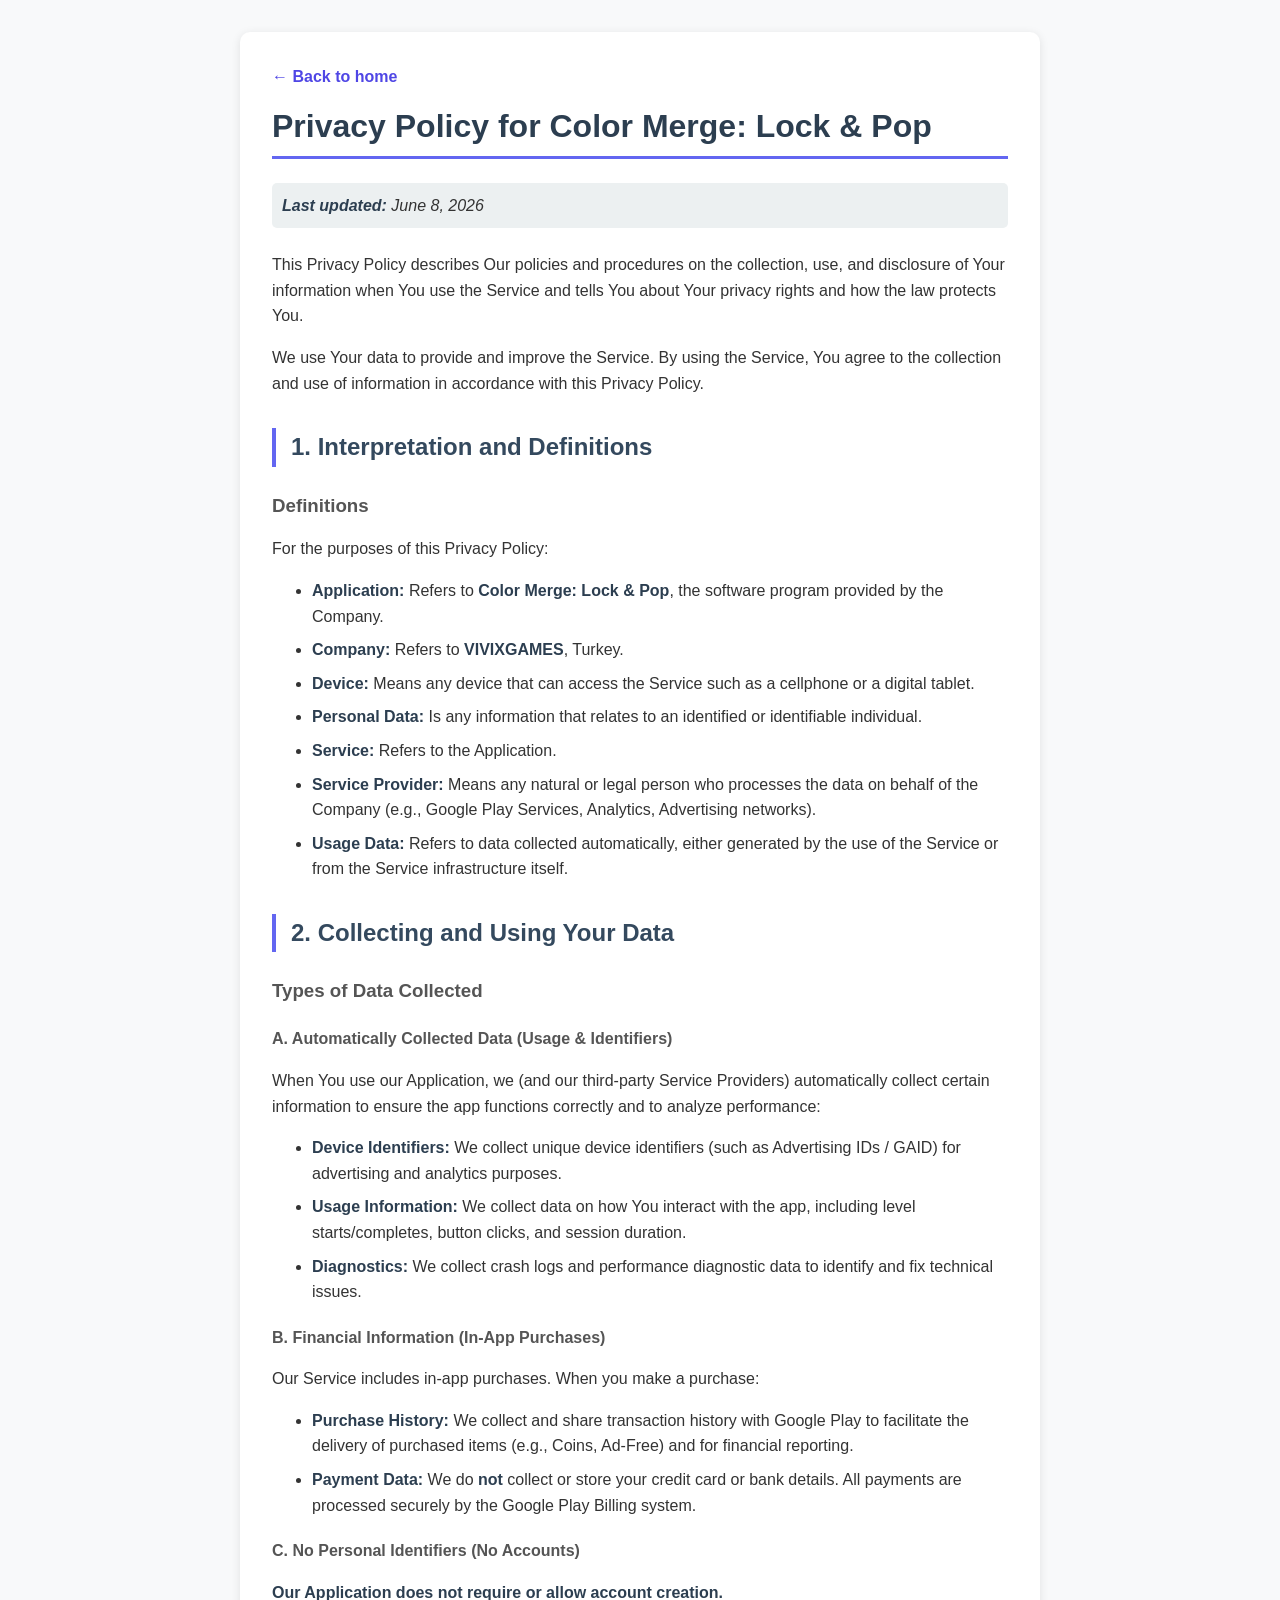
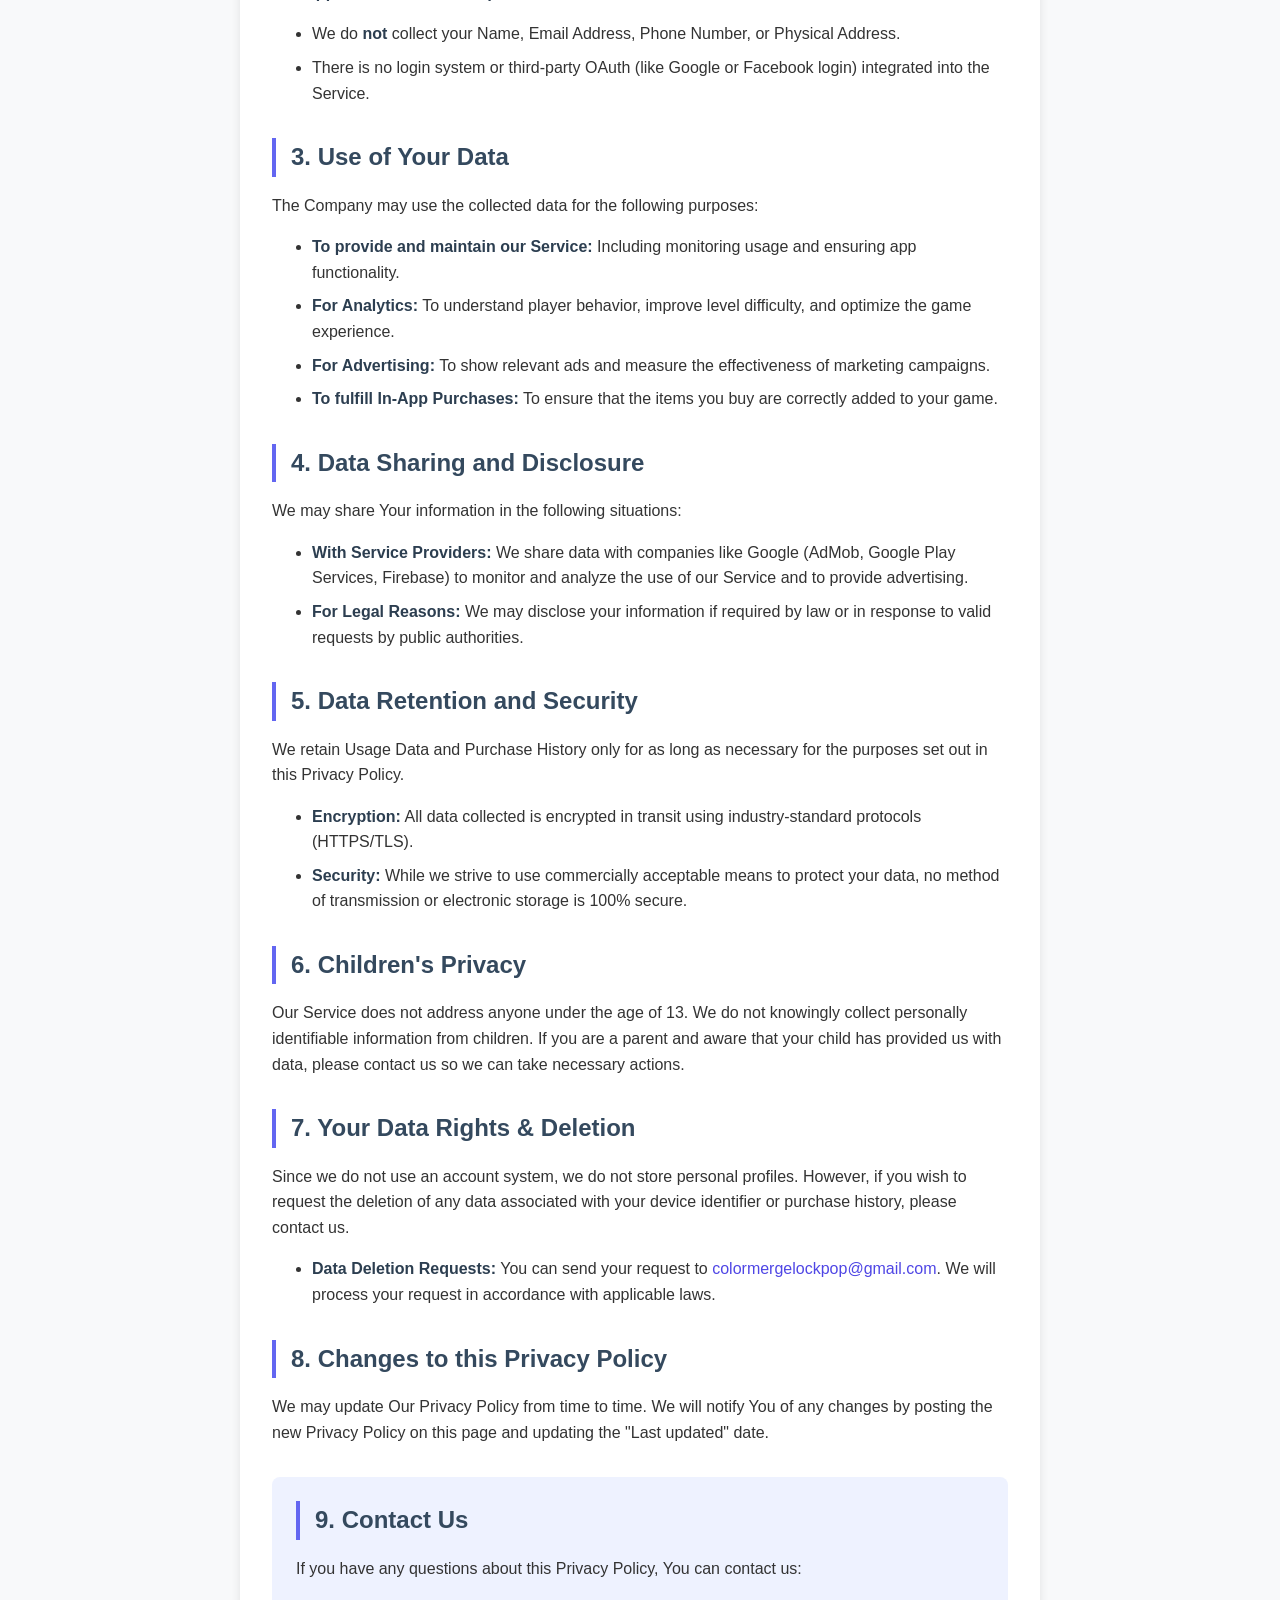
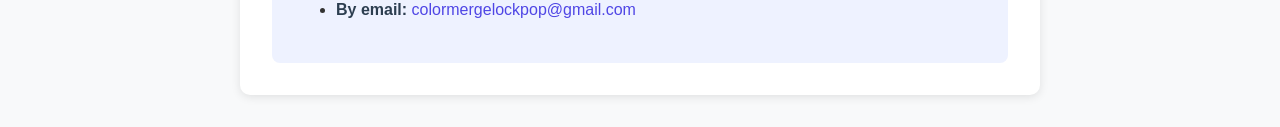
==== ppcolormerge.html @ 6e62fbad "Privacy" ====
<!DOCTYPE html>
<html lang="en">
<head>
  <meta charset="UTF-8">
  <meta name="viewport" content="width=device-width, initial-scale=1.0">
  <meta name="description" content="Privacy Policy for Color Merge: Lock & Pop">
  <title>Privacy Policy - Color Merge: Lock &amp; Pop</title>
  <style>
    * {
      box-sizing: border-box;
    }

    body {
      margin: 0;
      padding: 2rem 1rem;
      background-color: #f8f9fa;
      color: #333;
      font-family: "Segoe UI", Tahoma, Geneva, Verdana, sans-serif;
      line-height: 1.6;
    }

    .container {
      width: 100%;
      max-width: 800px;
      margin: 0 auto;
      padding: 2rem;
      background: #fff;
      border-radius: 10px;
      box-shadow: 0 2px 10px rgba(0, 0, 0, 0.1);
    }

    h1 {
      margin-top: 0;
      margin-bottom: 1.5rem;
      padding-bottom: 10px;
      border-bottom: 3px solid #6366f1;
      color: #2c3e50;
      line-height: 1.25;
    }

    h2 {
      margin-top: 2rem;
      margin-bottom: 1rem;
      padding-left: 15px;
      border-left: 4px solid #6366f1;
      color: #34495e;
    }

    h3 {
      margin-top: 1.5rem;
      margin-bottom: 0.8rem;
      color: #555;
    }

    h4 {
      margin-top: 1.25rem;
      margin-bottom: 0.75rem;
      color: #555;
    }

    p,
    ul {
      margin-bottom: 1rem;
    }

    li {
      margin-bottom: 0.5rem;
    }

    strong {
      color: #2c3e50;
    }

    a {
      color: #4f46e5;
      text-decoration: none;
    }

    a:hover {
      text-decoration: underline;
    }

    .last-updated {
      margin-bottom: 1.5rem;
      padding: 10px;
      background-color: #ecf0f1;
      border-radius: 5px;
      font-style: italic;
    }

    .contact-info {
      margin-top: 2rem;
      padding: 1.5rem;
      background-color: #eef2ff;
      border-radius: 8px;
    }

    .contact-info h2 {
      margin-top: 0;
    }

    .back-link {
      display: inline-block;
      margin-bottom: 1rem;
      font-weight: 600;
    }

    @media (max-width: 600px) {
      body {
        padding: 1rem 0.75rem;
      }

      .container {
        padding: 1.25rem;
      }

      h1 {
        font-size: 1.75rem;
      }
    }
  </style>
</head>
<body>
  <main class="container">
    <a class="back-link" href="index.html">&larr; Back to home</a>

    <h1>Privacy Policy for Color Merge: Lock &amp; Pop</h1>

    <div class="last-updated">
      <strong>Last updated:</strong> June 8, 2026
    </div>

    <p>This Privacy Policy describes Our policies and procedures on the collection, use, and disclosure of Your information when You use the Service and tells You about Your privacy rights and how the law protects You.</p>

    <p>We use Your data to provide and improve the Service. By using the Service, You agree to the collection and use of information in accordance with this Privacy Policy.</p>

    <h2>1. Interpretation and Definitions</h2>

    <h3>Definitions</h3>
    <p>For the purposes of this Privacy Policy:</p>
    <ul>
      <li><strong>Application:</strong> Refers to <strong>Color Merge: Lock &amp; Pop</strong>, the software program provided by the Company.</li>
      <li><strong>Company:</strong> Refers to <strong>VIVIXGAMES</strong>, Turkey.</li>
      <li><strong>Device:</strong> Means any device that can access the Service such as a cellphone or a digital tablet.</li>
      <li><strong>Personal Data:</strong> Is any information that relates to an identified or identifiable individual.</li>
      <li><strong>Service:</strong> Refers to the Application.</li>
      <li><strong>Service Provider:</strong> Means any natural or legal person who processes the data on behalf of the Company (e.g., Google Play Services, Analytics, Advertising networks).</li>
      <li><strong>Usage Data:</strong> Refers to data collected automatically, either generated by the use of the Service or from the Service infrastructure itself.</li>
    </ul>

    <h2>2. Collecting and Using Your Data</h2>

    <h3>Types of Data Collected</h3>

    <h4>A. Automatically Collected Data (Usage &amp; Identifiers)</h4>
    <p>When You use our Application, we (and our third-party Service Providers) automatically collect certain information to ensure the app functions correctly and to analyze performance:</p>
    <ul>
      <li><strong>Device Identifiers:</strong> We collect unique device identifiers (such as Advertising IDs / GAID) for advertising and analytics purposes.</li>
      <li><strong>Usage Information:</strong> We collect data on how You interact with the app, including level starts/completes, button clicks, and session duration.</li>
      <li><strong>Diagnostics:</strong> We collect crash logs and performance diagnostic data to identify and fix technical issues.</li>
    </ul>

    <h4>B. Financial Information (In-App Purchases)</h4>
    <p>Our Service includes in-app purchases. When you make a purchase:</p>
    <ul>
      <li><strong>Purchase History:</strong> We collect and share transaction history with Google Play to facilitate the delivery of purchased items (e.g., Coins, Ad-Free) and for financial reporting.</li>
      <li><strong>Payment Data:</strong> We do <strong>not</strong> collect or store your credit card or bank details. All payments are processed securely by the Google Play Billing system.</li>
    </ul>

    <h4>C. No Personal Identifiers (No Accounts)</h4>
    <p><strong>Our Application does not require or allow account creation.</strong></p>
    <ul>
      <li>We do <strong>not</strong> collect your Name, Email Address, Phone Number, or Physical Address.</li>
      <li>There is no login system or third-party OAuth (like Google or Facebook login) integrated into the Service.</li>
    </ul>

    <h2>3. Use of Your Data</h2>
    <p>The Company may use the collected data for the following purposes:</p>
    <ul>
      <li><strong>To provide and maintain our Service:</strong> Including monitoring usage and ensuring app functionality.</li>
      <li><strong>For Analytics:</strong> To understand player behavior, improve level difficulty, and optimize the game experience.</li>
      <li><strong>For Advertising:</strong> To show relevant ads and measure the effectiveness of marketing campaigns.</li>
      <li><strong>To fulfill In-App Purchases:</strong> To ensure that the items you buy are correctly added to your game.</li>
    </ul>

    <h2>4. Data Sharing and Disclosure</h2>
    <p>We may share Your information in the following situations:</p>
    <ul>
      <li><strong>With Service Providers:</strong> We share data with companies like Google (AdMob, Google Play Services, Firebase) to monitor and analyze the use of our Service and to provide advertising.</li>
      <li><strong>For Legal Reasons:</strong> We may disclose your information if required by law or in response to valid requests by public authorities.</li>
    </ul>

    <h2>5. Data Retention and Security</h2>
    <p>We retain Usage Data and Purchase History only for as long as necessary for the purposes set out in this Privacy Policy.</p>
    <ul>
      <li><strong>Encryption:</strong> All data collected is encrypted in transit using industry-standard protocols (HTTPS/TLS).</li>
      <li><strong>Security:</strong> While we strive to use commercially acceptable means to protect your data, no method of transmission or electronic storage is 100% secure.</li>
    </ul>

    <h2>6. Children's Privacy</h2>
    <p>Our Service does not address anyone under the age of 13. We do not knowingly collect personally identifiable information from children. If you are a parent and aware that your child has provided us with data, please contact us so we can take necessary actions.</p>

    <h2>7. Your Data Rights &amp; Deletion</h2>
    <p>Since we do not use an account system, we do not store personal profiles. However, if you wish to request the deletion of any data associated with your device identifier or purchase history, please contact us.</p>
    <ul>
      <li><strong>Data Deletion Requests:</strong> You can send your request to <a href="mailto:colormergelockpop@gmail.com">colormergelockpop@gmail.com</a>. We will process your request in accordance with applicable laws.</li>
    </ul>

    <h2>8. Changes to this Privacy Policy</h2>
    <p>We may update Our Privacy Policy from time to time. We will notify You of any changes by posting the new Privacy Policy on this page and updating the "Last updated" date.</p>

    <section class="contact-info">
      <h2>9. Contact Us</h2>
      <p>If you have any questions about this Privacy Policy, You can contact us:</p>
      <ul>
        <li><strong>By email:</strong> <a href="mailto:colormergelockpop@gmail.com">colormergelockpop@gmail.com</a></li>
      </ul>
    </section>
  </main>
</body>
</html>
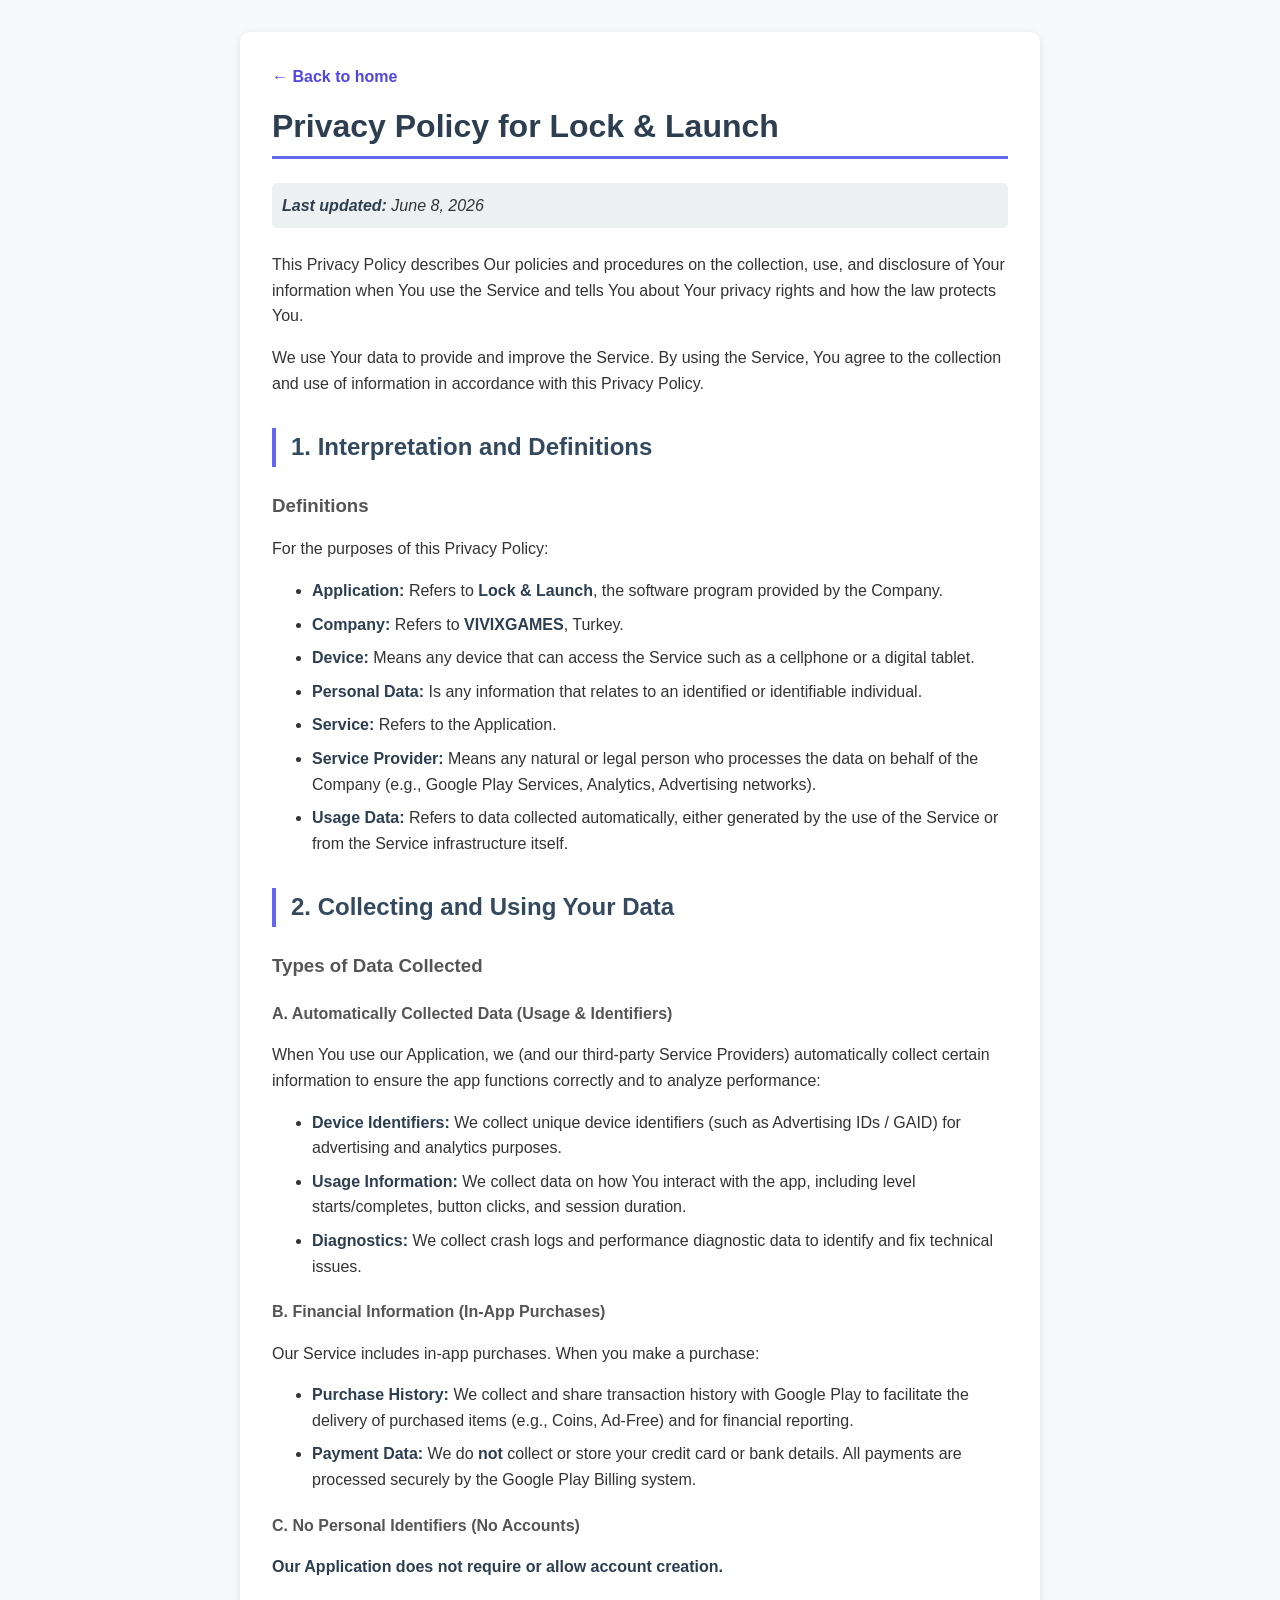
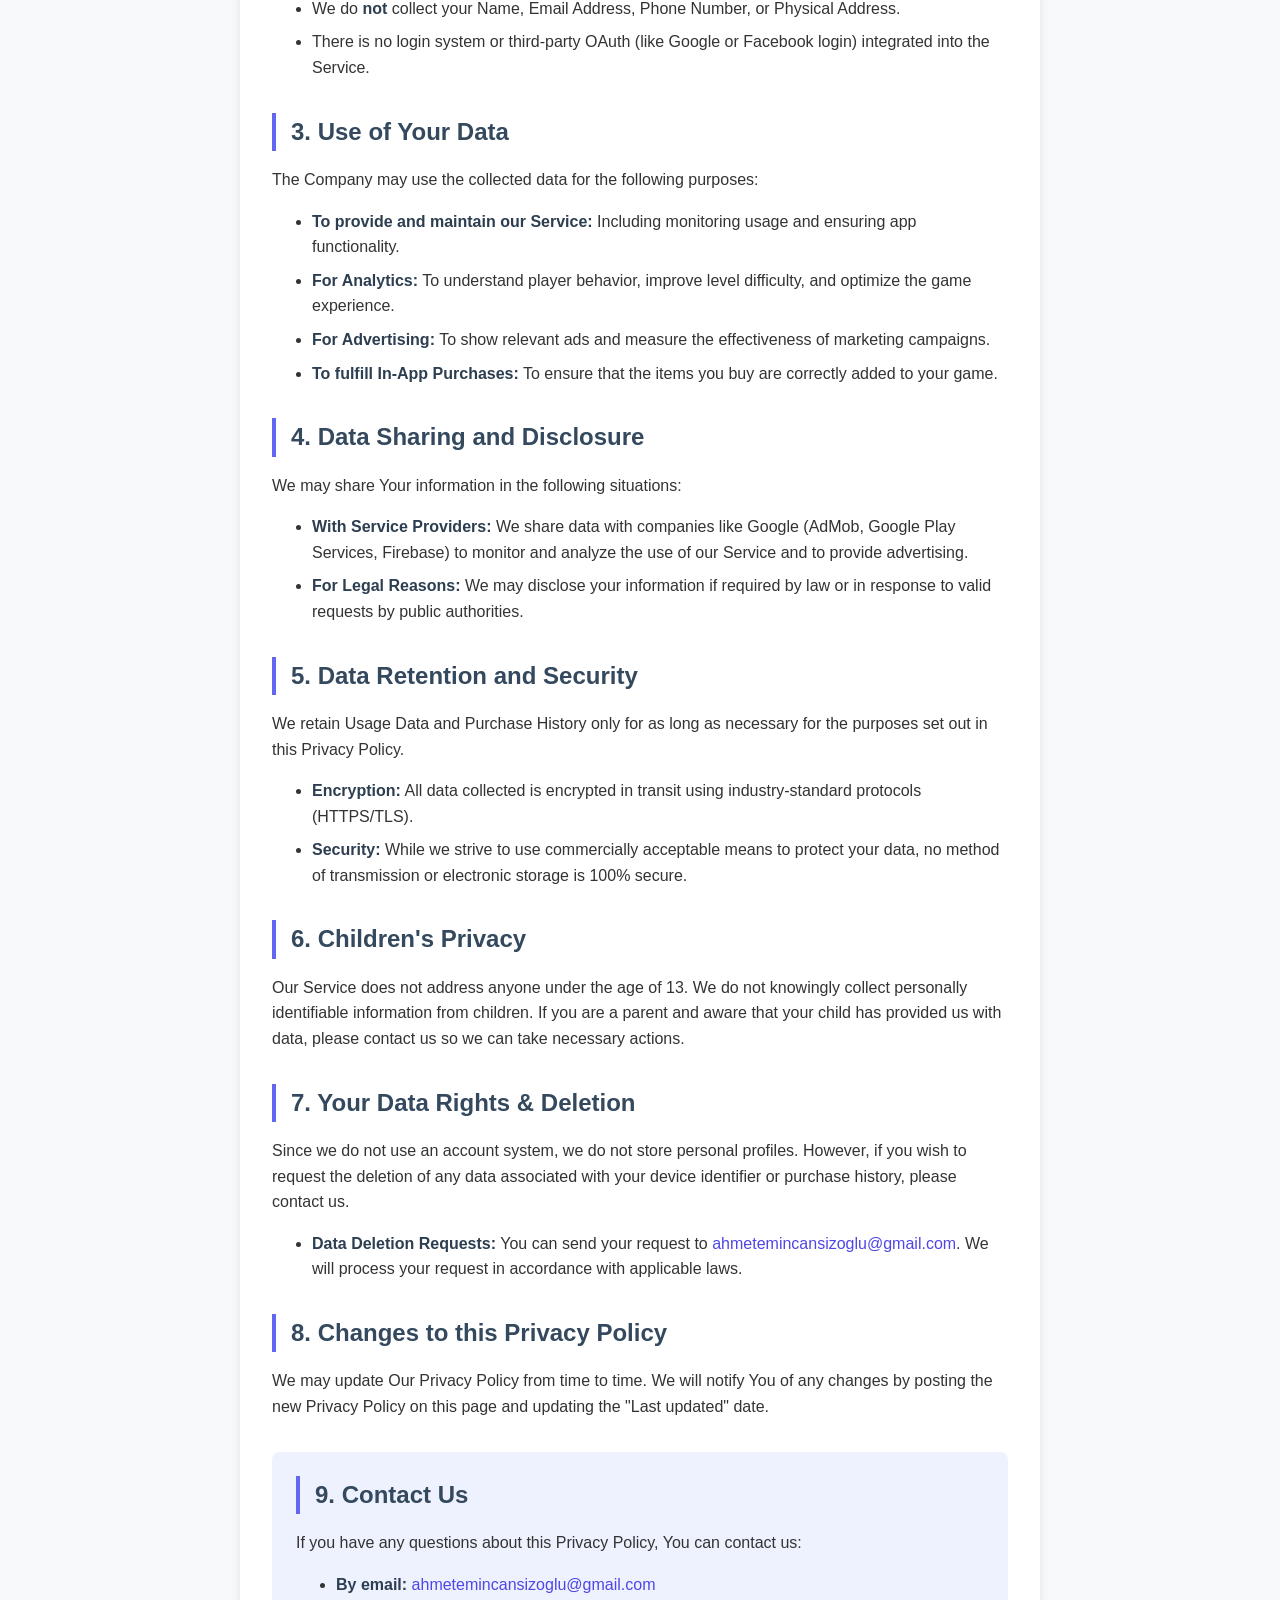
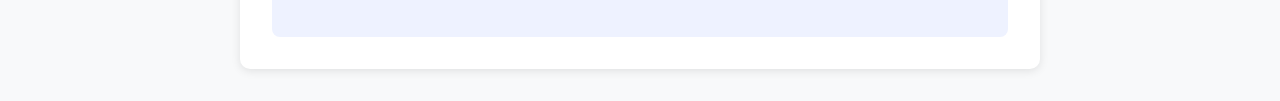
==== commit 62c0ddd7: "update" ====
--- a/ppcolormerge.html
+++ b/ppcolormerge.html
@@ -3,8 +3,8 @@
 <head>
   <meta charset="UTF-8">
   <meta name="viewport" content="width=device-width, initial-scale=1.0">
-  <meta name="description" content="Privacy Policy for Color Merge: Lock & Pop">
-  <title>Privacy Policy - Color Merge: Lock &amp; Pop</title>
+  <meta name="description" content="Privacy Policy for Lock &amp; Launch">
+  <title>Privacy Policy - Lock &amp; Launch</title>
   <style>
     * {
       box-sizing: border-box;
@@ -122,9 +122,9 @@
 </head>
 <body>
   <main class="container">
-    <a class="back-link" href="index.html">&larr; Back to home</a>
-
-    <h1>Privacy Policy for Color Merge: Lock &amp; Pop</h1>
+  <a class="back-link" href="../index.html">&larr; Back to home</a>
+
+    <h1>Privacy Policy for Lock &amp; Launch</h1>
 
     <div class="last-updated">
       <strong>Last updated:</strong> June 8, 2026
@@ -139,7 +139,7 @@
     <h3>Definitions</h3>
     <p>For the purposes of this Privacy Policy:</p>
     <ul>
-      <li><strong>Application:</strong> Refers to <strong>Color Merge: Lock &amp; Pop</strong>, the software program provided by the Company.</li>
+      <li><strong>Application:</strong> Refers to <strong>Lock &amp; Launch</strong>, the software program provided by the Company.</li>
       <li><strong>Company:</strong> Refers to <strong>VIVIXGAMES</strong>, Turkey.</li>
       <li><strong>Device:</strong> Means any device that can access the Service such as a cellphone or a digital tablet.</li>
       <li><strong>Personal Data:</strong> Is any information that relates to an identified or identifiable individual.</li>
@@ -203,7 +203,7 @@
     <h2>7. Your Data Rights &amp; Deletion</h2>
     <p>Since we do not use an account system, we do not store personal profiles. However, if you wish to request the deletion of any data associated with your device identifier or purchase history, please contact us.</p>
     <ul>
-      <li><strong>Data Deletion Requests:</strong> You can send your request to <a href="mailto:colormergelockpop@gmail.com">colormergelockpop@gmail.com</a>. We will process your request in accordance with applicable laws.</li>
+      <li><strong>Data Deletion Requests:</strong> You can send your request to <a href="mailto:ahmetemincansizoglu@gmail.com">ahmetemincansizoglu@gmail.com</a>. We will process your request in accordance with applicable laws.</li>
     </ul>
 
     <h2>8. Changes to this Privacy Policy</h2>
@@ -213,7 +213,7 @@
       <h2>9. Contact Us</h2>
       <p>If you have any questions about this Privacy Policy, You can contact us:</p>
       <ul>
-        <li><strong>By email:</strong> <a href="mailto:colormergelockpop@gmail.com">colormergelockpop@gmail.com</a></li>
+        <li><strong>By email:</strong> <a href="mailto:ahmetemincansizoglu@gmail.com">ahmetemincansizoglu@gmail.com</a></li>
       </ul>
     </section>
   </main>
